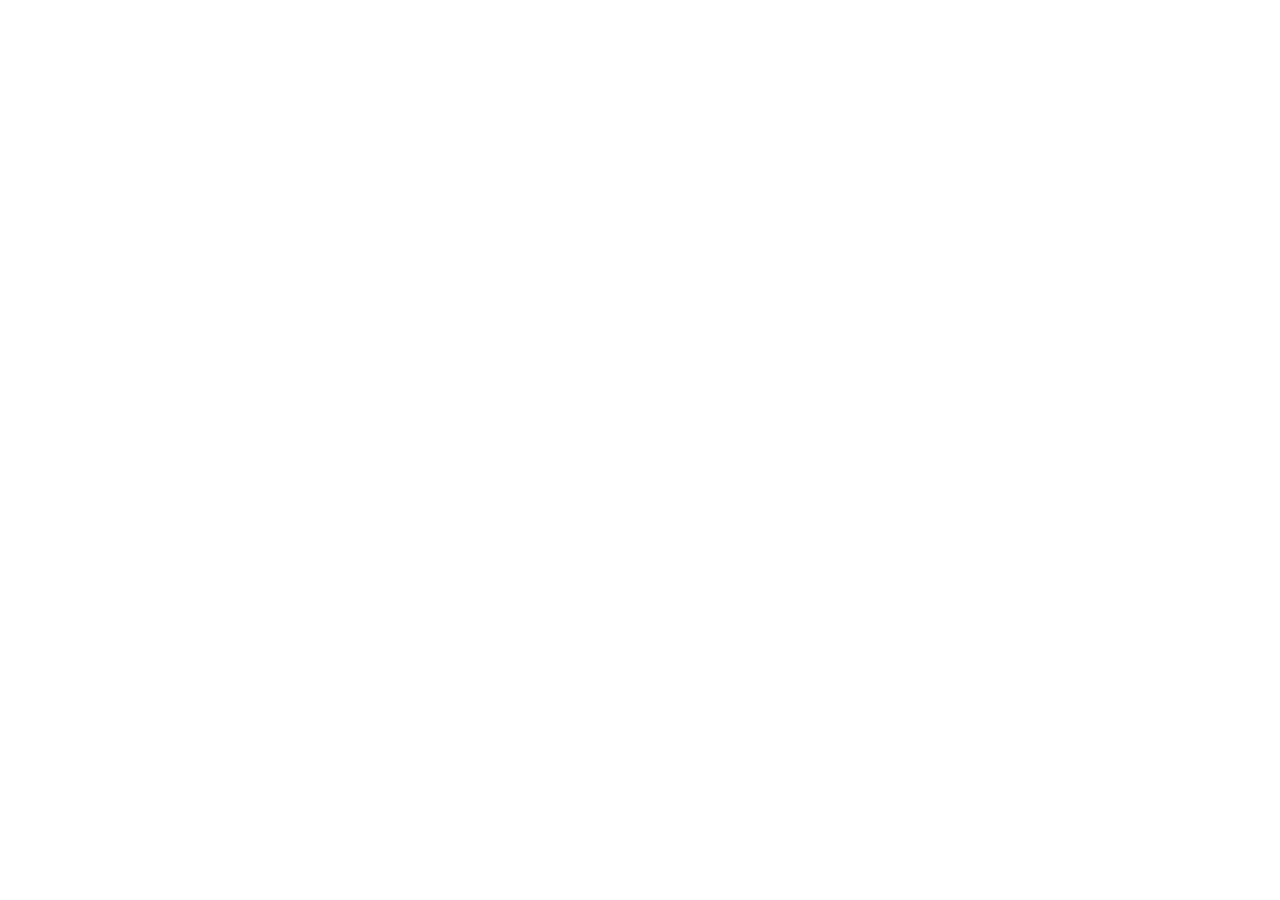
==== index.html @ b2477429 "gift page" ====
<!DOCTYPE html>
<html lang="en">
<head>
    <meta charset="UTF-8">
    <meta name="viewport" content="width=device-width, initial-scale=1.0">
    <title>Click on the gift</title>
    <link rel="stylesheet" href="https://fonts.googleapis.com/css2?family=Noto+Sans&display=swap">
    <link rel="stylesheet" href="./css/style.css">
    <link rel="stylesheet" href="./css/reset.css">
</head>
<body>
    
</body>
</html>
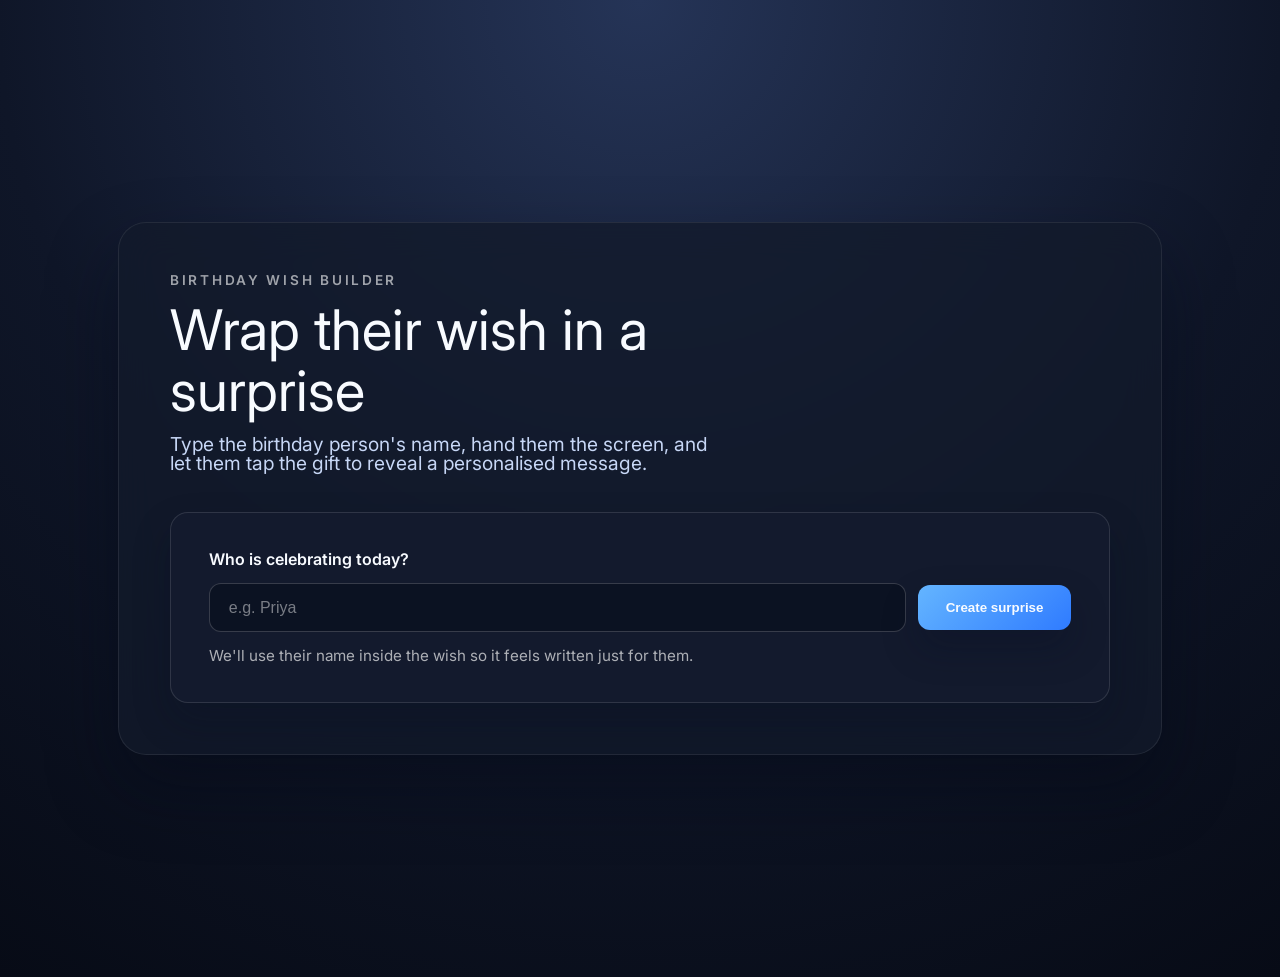
==== commit 790f1574: "Add surprise gift reveal flow for birthday wishes" ====
--- a/index.html
+++ b/index.html
@@ -3,12 +3,57 @@
 <head>
     <meta charset="UTF-8">
     <meta name="viewport" content="width=device-width, initial-scale=1.0">
-    <title>Click on the gift</title>
-    <link rel="stylesheet" href="https://fonts.googleapis.com/css2?family=Noto+Sans&display=swap">
+    <title>Custom Birthday Wishes</title>
+    <link rel="preconnect" href="https://fonts.googleapis.com">
+    <link rel="preconnect" href="https://fonts.gstatic.com" crossorigin>
+    <link href="https://fonts.googleapis.com/css2?family=Inter:wght@400;600;700&display=swap" rel="stylesheet">
+    <link rel="stylesheet" href="./css/reset.css">
     <link rel="stylesheet" href="./css/style.css">
-    <link rel="stylesheet" href="./css/reset.css">
 </head>
 <body>
-    
+    <main class="app" role="main">
+        <section class="panel panel--form" data-screen="form">
+            <header class="hero">
+                <p class="eyebrow">Birthday wish builder</p>
+                <h1>Wrap their wish in a surprise</h1>
+                <p class="lead">Type the birthday person's name, hand them the screen, and let them tap the gift to reveal a personalised message.</p>
+            </header>
+
+            <form class="wish-form" aria-label="Birthday message generator" novalidate>
+                <label for="birthday-name" class="form-label">Who is celebrating today?</label>
+                <div class="input-group">
+                    <input id="birthday-name" name="name" type="text" placeholder="e.g. Priya" autocomplete="off" maxlength="40" required aria-describedby="name-help">
+                    <button type="submit" class="primary-btn">Create surprise</button>
+                </div>
+                <p id="name-help" class="form-help">We'll use their name inside the wish so it feels written just for them.</p>
+                <p class="form-error" role="alert" hidden>Please add a name so we can personalise the wish.</p>
+            </form>
+        </section>
+
+        <section class="panel panel--gift" data-screen="gift" hidden>
+            <div class="gift-card">
+                <p class="gift-intro">Hey <span data-recipient>friend</span>, tap the present to open your birthday surprise! 🎁</p>
+                <button type="button" class="gift-button" data-open-gift>
+                    <img src="./img/gift.png" alt="Wrapped gift ready to be opened">
+                </button>
+                <p class="gift-hint">(Tap the present when you're ready)</p>
+            </div>
+        </section>
+
+        <section class="panel panel--message" data-screen="message" hidden>
+            <article class="wish-card">
+                <header class="wish-header">
+                    <h2>Birthday wish for <span data-recipient>you</span></h2>
+                </header>
+                <p class="message" data-message></p>
+                <div class="actions">
+                    <button type="button" class="primary-btn" data-copy>Copy wish</button>
+                    <button type="button" class="secondary-btn" data-start-over>Make another</button>
+                </div>
+            </article>
+        </section>
+    </main>
+
+    <script src="./js/app.js" defer></script>
 </body>
-</html>+</html>
--- a/css/style.css
+++ b/css/style.css
@@ -0,0 +1,264 @@
+:root {
+    color-scheme: dark;
+    --bg: radial-gradient(circle at top, #253457, #0f1628 55%, #070b16 100%);
+    --panel: rgba(18, 26, 43, 0.78);
+    --card: rgba(20, 28, 46, 0.85);
+    --accent: #64b5ff;
+    --accent-strong: #2f7bff;
+    --text: #f8fbff;
+    --muted: #c7d7f6;
+    --error: #ff7a99;
+    --radius-lg: 28px;
+    --radius-md: 18px;
+    --radius-sm: 12px;
+    --shadow-lg: 0 32px 70px rgba(4, 10, 25, 0.42);
+    --shadow-sm: 0 18px 36px rgba(8, 16, 36, 0.28);
+    font-size: 16px;
+}
+
+body {
+    min-height: 100vh;
+    margin: 0;
+    display: flex;
+    justify-content: center;
+    align-items: center;
+    padding: clamp(1.5rem, 3vw, 3rem);
+    background: var(--bg);
+    font-family: 'Inter', sans-serif;
+    color: var(--text);
+}
+
+.app {
+    width: min(940px, 100%);
+    display: grid;
+    background: var(--panel);
+    padding: clamp(2.5rem, 4vw, 3.75rem);
+    border-radius: var(--radius-lg);
+    box-shadow: var(--shadow-lg);
+    backdrop-filter: blur(18px);
+    border: 1px solid rgba(255, 255, 255, 0.08);
+}
+
+.panel {
+    display: grid;
+    gap: clamp(1.75rem, 3vw, 2.75rem);
+}
+
+.panel[hidden] {
+    display: none !important;
+}
+
+.hero {
+    display: grid;
+    gap: 0.75rem;
+    max-width: 56ch;
+}
+
+.hero h1 {
+    font-size: clamp(2.35rem, 5vw, 3.5rem);
+    line-height: 1.1;
+    margin: 0;
+}
+
+.eyebrow {
+    text-transform: uppercase;
+    letter-spacing: 0.2em;
+    font-weight: 600;
+    font-size: 0.85rem;
+    color: rgba(255, 255, 255, 0.6);
+    margin: 0;
+}
+
+.lead {
+    font-size: clamp(1.05rem, 2.5vw, 1.2rem);
+    color: var(--muted);
+    margin: 0;
+}
+
+.wish-form {
+    display: grid;
+    gap: 1rem;
+    background: var(--card);
+    padding: clamp(1.75rem, 3vw, 2.6rem);
+    border-radius: var(--radius-md);
+    box-shadow: var(--shadow-sm);
+    border: 1px solid rgba(255, 255, 255, 0.12);
+}
+
+.form-label {
+    font-weight: 600;
+    font-size: 1rem;
+}
+
+.input-group {
+    display: flex;
+    flex-wrap: wrap;
+    gap: 0.75rem;
+    align-items: center;
+}
+
+.input-group input {
+    flex: 1 1 240px;
+    padding: 0.9rem 1.15rem;
+    border-radius: var(--radius-sm);
+    border: 1px solid rgba(255, 255, 255, 0.18);
+    background: rgba(9, 15, 30, 0.65);
+    color: var(--text);
+    font-size: 1rem;
+    transition: border-color 0.2s ease, box-shadow 0.2s ease;
+}
+
+.input-group input::placeholder {
+    color: rgba(255, 255, 255, 0.45);
+}
+
+.input-group input:focus {
+    outline: none;
+    border-color: rgba(100, 181, 255, 0.9);
+    box-shadow: 0 0 0 4px rgba(100, 181, 255, 0.25);
+}
+
+.primary-btn,
+.secondary-btn {
+    cursor: pointer;
+    font-weight: 600;
+    border-radius: var(--radius-sm);
+    border: none;
+    padding: 0.95rem 1.7rem;
+    transition: transform 0.2s ease, box-shadow 0.2s ease, background 0.2s ease, color 0.2s ease;
+}
+
+.primary-btn {
+    background: linear-gradient(135deg, var(--accent) 0%, var(--accent-strong) 100%);
+    color: var(--text);
+    box-shadow: var(--shadow-sm);
+    flex: 0 0 auto;
+}
+
+.primary-btn:hover,
+.primary-btn:focus-visible {
+    transform: translateY(-1px);
+    box-shadow: 0 22px 44px rgba(47, 123, 255, 0.45);
+}
+
+.secondary-btn {
+    background: rgba(255, 255, 255, 0.12);
+    color: var(--text);
+    border: 1px solid rgba(255, 255, 255, 0.18);
+}
+
+.secondary-btn:hover,
+.secondary-btn:focus-visible {
+    transform: translateY(-1px);
+    background: rgba(255, 255, 255, 0.2);
+}
+
+.form-help {
+    font-size: 0.95rem;
+    color: rgba(255, 255, 255, 0.65);
+    margin: 0;
+}
+
+.form-error {
+    font-size: 0.95rem;
+    color: var(--error);
+    margin: 0;
+}
+
+.panel--gift,
+.panel--message {
+    place-items: center;
+    text-align: center;
+}
+
+.gift-card {
+    display: grid;
+    gap: 1.75rem;
+    max-width: 460px;
+    background: var(--card);
+    padding: clamp(1.9rem, 3vw, 2.75rem);
+    border-radius: var(--radius-md);
+    border: 1px solid rgba(255, 255, 255, 0.14);
+    box-shadow: var(--shadow-sm);
+}
+
+.gift-card p {
+    margin: 0;
+    font-size: 1.1rem;
+}
+
+.gift-intro {
+    font-weight: 600;
+}
+
+.gift-button {
+    padding: 0;
+    border: none;
+    background: transparent;
+    cursor: pointer;
+    border-radius: 26px;
+    overflow: hidden;
+    transition: transform 0.25s ease, box-shadow 0.25s ease;
+    box-shadow: 0 18px 44px rgba(0, 0, 0, 0.4);
+}
+
+.gift-button img {
+    display: block;
+    width: min(320px, 60vw);
+    height: auto;
+}
+
+.gift-button:hover,
+.gift-button:focus-visible {
+    transform: scale(1.03);
+    box-shadow: 0 24px 56px rgba(0, 0, 0, 0.48);
+}
+
+.gift-hint {
+    font-size: 0.95rem;
+    color: rgba(255, 255, 255, 0.65);
+}
+
+.wish-card {
+    display: grid;
+    gap: 1.75rem;
+    max-width: 520px;
+    background: var(--card);
+    padding: clamp(2rem, 4vw, 2.9rem);
+    border-radius: var(--radius-md);
+    box-shadow: var(--shadow-sm);
+    border: 1px solid rgba(255, 255, 255, 0.14);
+}
+
+.wish-header h2 {
+    margin: 0;
+    font-size: clamp(1.6rem, 4vw, 2.1rem);
+}
+
+.message {
+    margin: 0;
+    font-size: clamp(1.15rem, 2.6vw, 1.35rem);
+    line-height: 1.6;
+}
+
+.actions {
+    display: flex;
+    flex-wrap: wrap;
+    gap: 0.75rem;
+    justify-content: center;
+}
+
+@media (max-width: 640px) {
+    body {
+        padding: 1.5rem;
+    }
+
+    .app {
+        padding: 2rem;
+        border-radius: 22px;
+    }
+
+    .panel {
+        gap: 1.5rem;
+    }
+}
